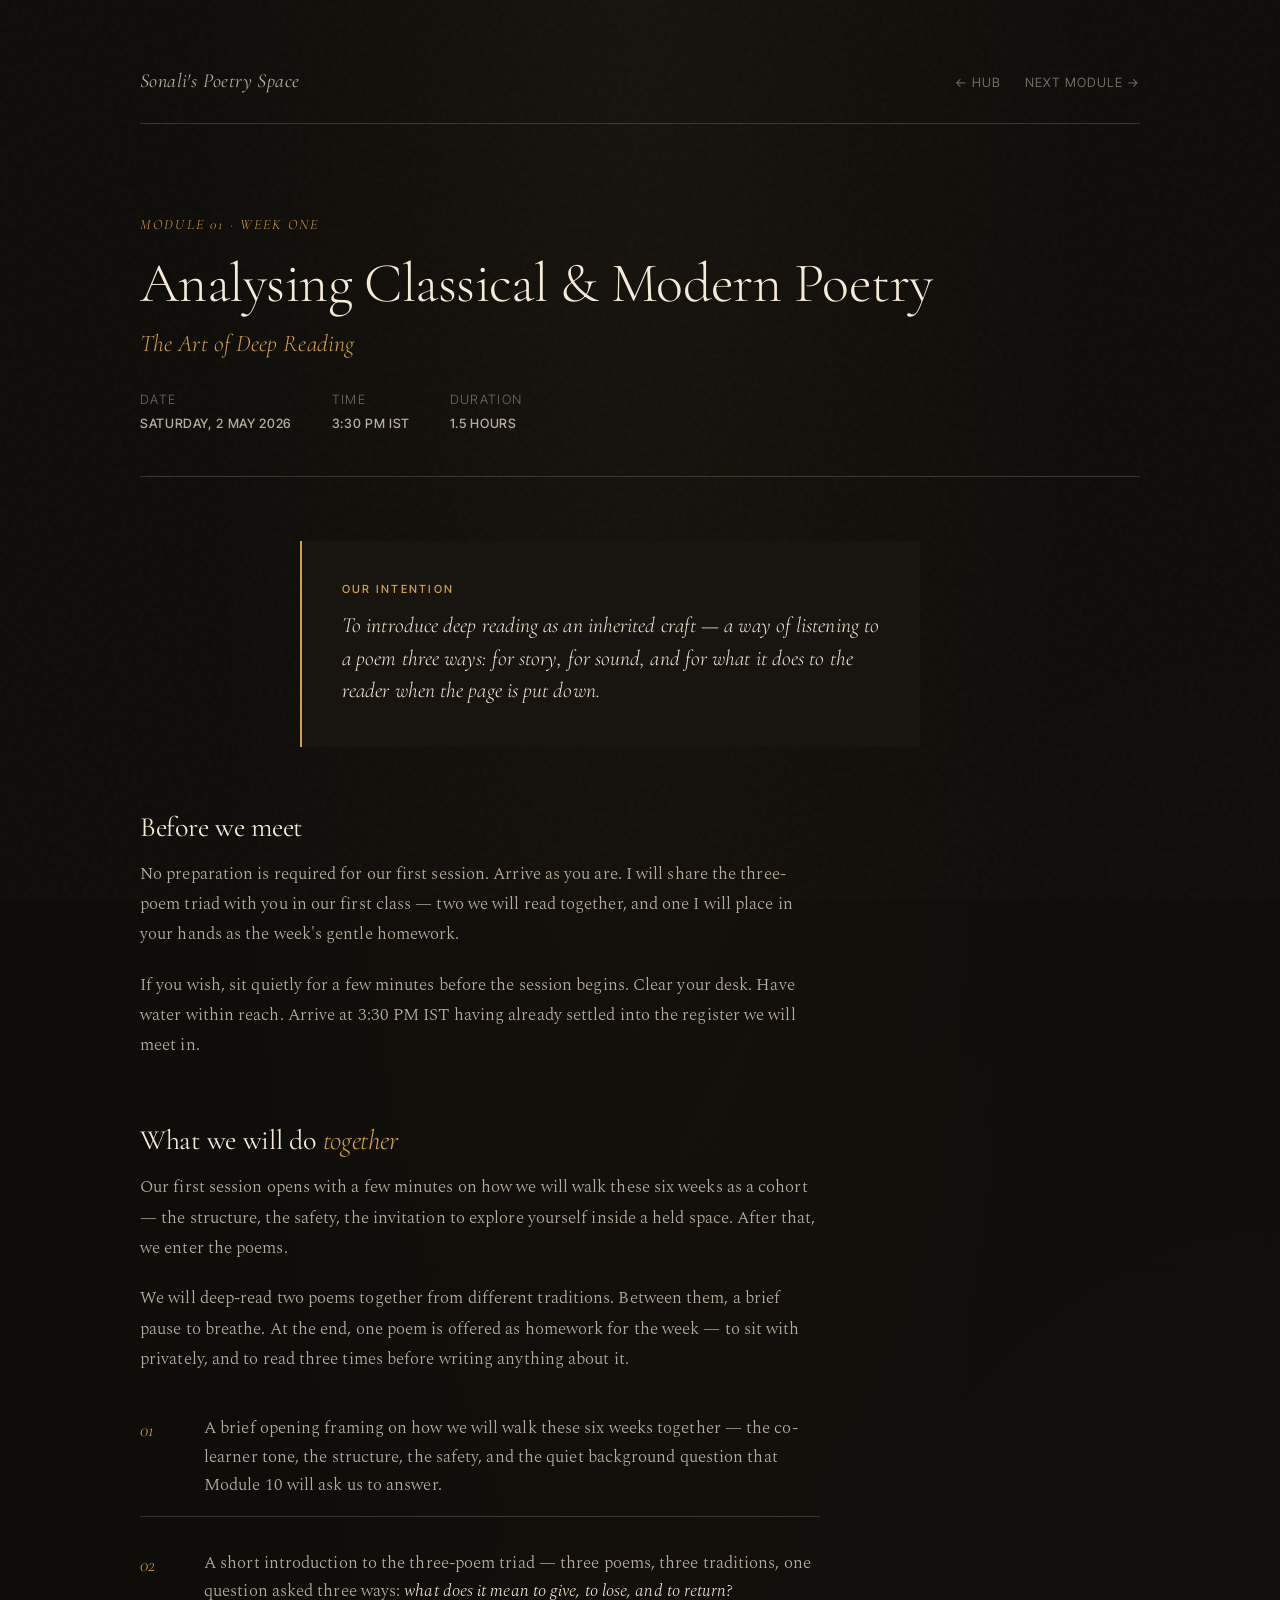
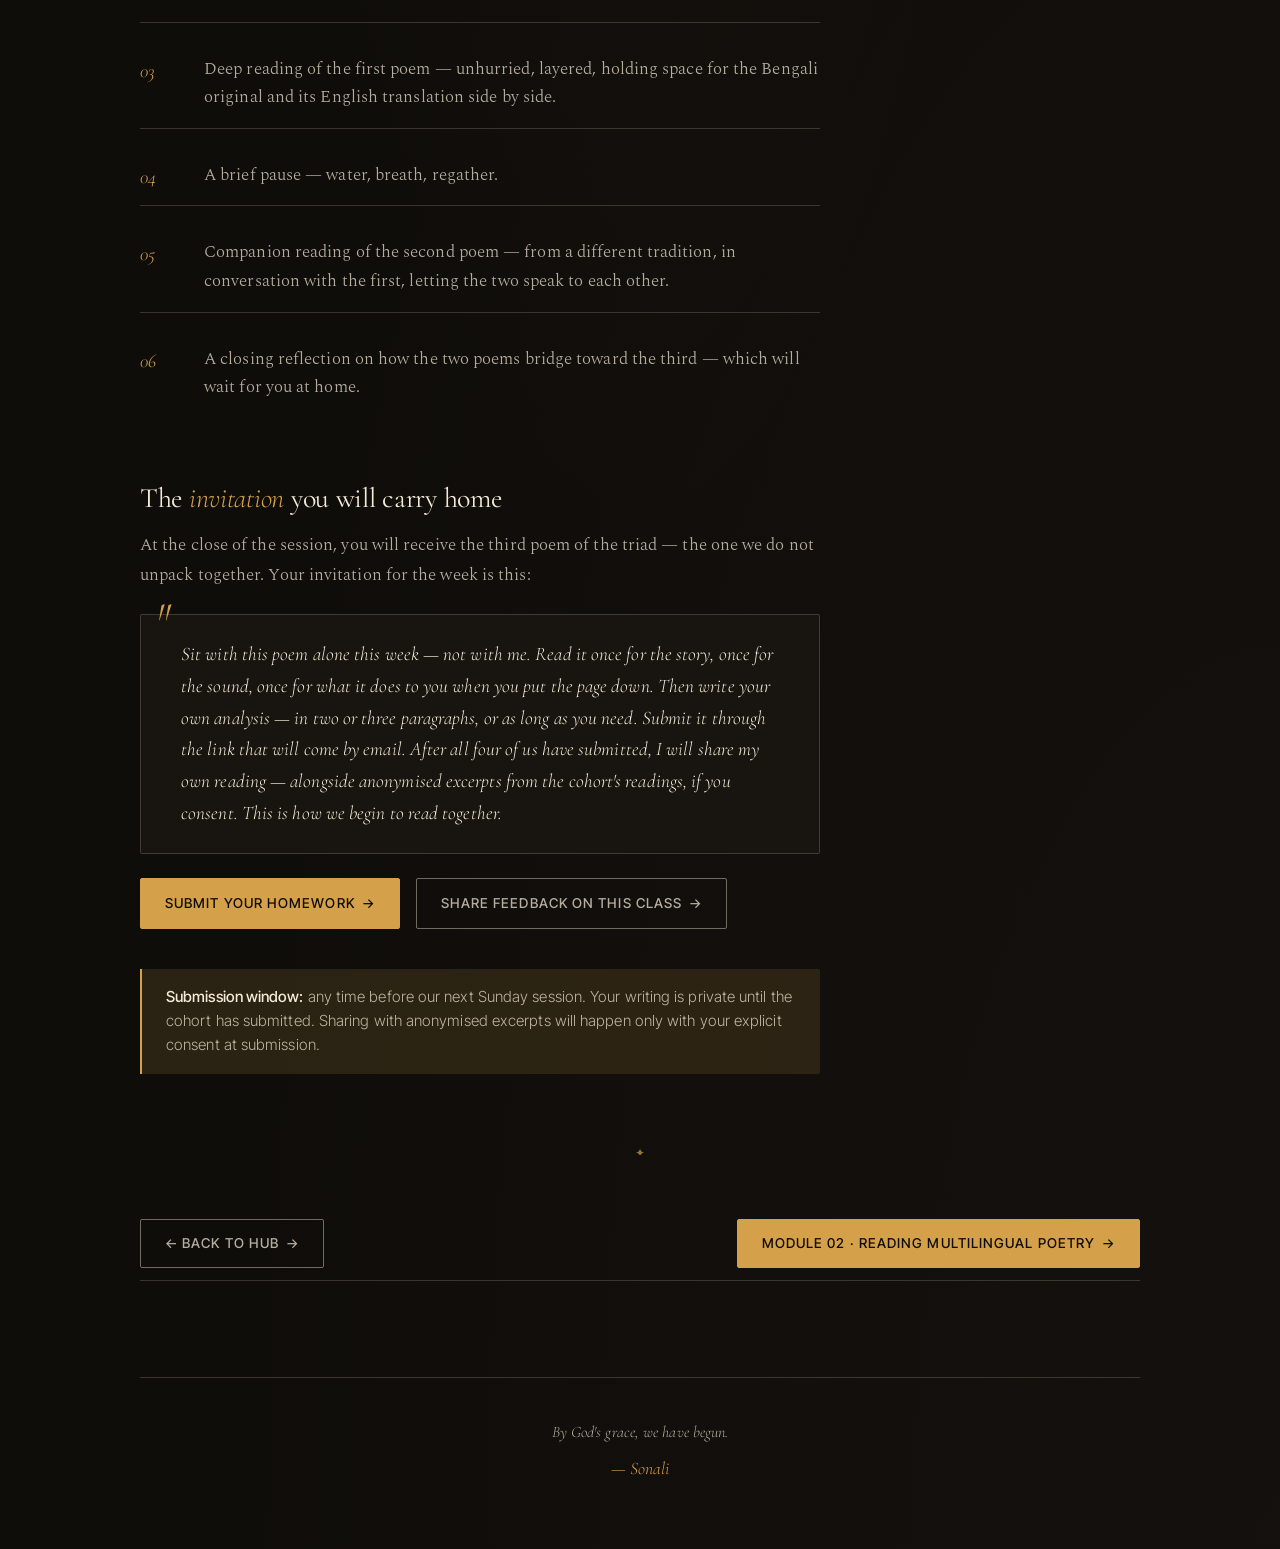
==== module-01.html @ ab96ab95 "Add files via upload" ====
<!DOCTYPE html>
<html lang="en">
<head>
<meta charset="UTF-8">
<meta name="viewport" content="width=device-width, initial-scale=1.0">
<meta name="robots" content="noindex, nofollow">
<title>Module 01 · The Art of Deep Reading · The Power of Poetry</title>
<link rel="stylesheet" href="styles.css">
<link rel="icon" href="data:image/svg+xml,%3Csvg xmlns='http://www.w3.org/2000/svg' viewBox='0 0 32 32'%3E%3Ctext x='16' y='22' text-anchor='middle' font-size='22' fill='%23d4a04a'%3E✦%3C/text%3E%3C/svg%3E">
</head>
<body>
<div class="page">
<div class="container">

<header class="masthead">
  <div class="masthead-title">
    <a href="index.html">Sonali's Poetry Space</a>
  </div>
  <nav class="masthead-nav">
    <a href="index.html">← Hub</a>
    <a href="module-02.html">Next module →</a>
  </nav>
</header>

<!-- HERO -->
<section class="module-hero reveal">
  <div class="module-hero-num">Module 01 · Week One</div>
  <h1 class="module-hero-title">Analysing Classical &amp; Modern Poetry</h1>
  <div class="module-hero-sub">The Art of Deep Reading</div>

  <div class="module-meta">
    <div class="module-meta-item">Date<strong>Saturday, 2 May 2026</strong></div>
    <div class="module-meta-item">Time<strong>3:30 PM IST</strong></div>
    <div class="module-meta-item">Duration<strong>1.5 hours</strong></div>
  </div>
</section>

<!-- INTENTION -->
<div class="container-text">
  <div class="intention">
    <span class="intention-label">Our intention</span>
    To introduce deep reading as an inherited craft — a way of listening to a poem three ways: for story, for sound, and for what it does to the reader when the page is put down.
  </div>
</div>

<!-- BEFORE WE MEET -->
<section class="module-section container-text">
  <h2 class="module-section-head">Before we meet</h2>
  <div class="module-section-body">
    <p>
      No preparation is required for our first session. Arrive as you are. I will share the three-poem triad with you in our first class — two we will read together, and one I will place in your hands as the week's gentle homework.
    </p>
    <p>
      If you wish, sit quietly for a few minutes before the session begins. Clear your desk. Have water within reach. Arrive at 3:30 PM IST having already settled into the register we will meet in.
    </p>
  </div>
</section>

<!-- WHAT WE WILL DO TOGETHER -->
<section class="module-section container-text">
  <h2 class="module-section-head">What we will do <em>together</em></h2>
  <div class="module-section-body">
    <p>
      Our first session opens with a few minutes on how we will walk these six weeks as a cohort — the structure, the safety, the invitation to explore yourself inside a held space. After that, we enter the poems.
    </p>
    <p>
      We will deep-read two poems together from different traditions. Between them, a brief pause to breathe. At the end, one poem is offered as homework for the week — to sit with privately, and to read three times before writing anything about it.
    </p>

    <ol class="pointer-list">
      <li>A brief opening framing on how we will walk these six weeks together — the co-learner tone, the structure, the safety, and the quiet background question that Module 10 will ask us to answer.</li>
      <li>A short introduction to the three-poem triad — three poems, three traditions, one question asked three ways: <em>what does it mean to give, to lose, and to return?</em></li>
      <li>Deep reading of the first poem — unhurried, layered, holding space for the Bengali original and its English translation side by side.</li>
      <li>A brief pause — water, breath, regather.</li>
      <li>Companion reading of the second poem — from a different tradition, in conversation with the first, letting the two speak to each other.</li>
      <li>A closing reflection on how the two poems bridge toward the third — which will wait for you at home.</li>
    </ol>
  </div>
</section>

<!-- HOMEWORK -->
<section class="module-section container-text">
  <h2 class="module-section-head">The <em>invitation</em> you will carry home</h2>
  <div class="module-section-body">
    <p>
      At the close of the session, you will receive the third poem of the triad — the one we do not unpack together. Your invitation for the week is this:
    </p>

    <div class="invitation">
      Sit with this poem alone this week — not with me. Read it once for the story, once for the sound, once for what it does to you when you put the page down. Then write your own analysis — in two or three paragraphs, or as long as you need. Submit it through the link that will come by email. After all four of us have submitted, I will share my own reading — alongside anonymised excerpts from the cohort's readings, if you consent. This is how we begin to read together.
    </div>

    <div class="cta-row">
      <a class="btn btn-primary" href="#" data-link="submit-hw1">Submit your homework</a>
      <a class="btn btn-ghost" href="#" data-link="feedback">Share feedback on this class</a>
    </div>

    <div class="note" style="margin-top: var(--space-xl);">
      <strong>Submission window:</strong> any time before our next Sunday session. Your writing is private until the cohort has submitted. Sharing with anonymised excerpts will happen only with your explicit consent at submission.
    </div>
  </div>
</section>

<hr class="rule-center">

<!-- NAVIGATION FOOTER -->
<nav class="section-head-inline" style="margin-top: var(--space-xxl);">
  <a class="btn btn-ghost" href="index.html">← Back to hub</a>
  <a class="btn btn-primary" href="module-02.html">Module 02 · Reading Multilingual Poetry</a>
</nav>

<footer class="page-foot">
  <p>By God's grace, we have begun.</p>
  <span class="signature">— Sonali</span>
</footer>

</div>
</div>

<script>
document.querySelectorAll('a[data-link]').forEach(a => {
  a.addEventListener('click', (e) => {
    if (a.getAttribute('href') === '#' || !a.getAttribute('href')) {
      e.preventDefault();
      const label = a.textContent.trim();
      alert(`This link will be activated before the workshop begins:\n\n"${label}"\n\nYou will receive it by email.`);
    }
  });
});
</script>

</body>
</html>
---- styles.css ----
/* ============================================
   The Power of Poetry — Cohort Hub
   Shared stylesheet
   Aesthetic: contemplative editorial, warm dark,
   serif-forward, generous whitespace
   ============================================ */

/* -- Typography imports -- */
@import url('https://fonts.googleapis.com/css2?family=Cormorant+Garamond:ital,wght@0,300;0,400;0,500;0,600;1,300;1,400;1,500&family=Spectral:ital,wght@0,300;0,400;0,500;0,600;1,300;1,400&family=Inter+Tight:wght@300;400;500;600&display=swap');

/* -- Design tokens -- */
:root {
  /* Colors — ink on aged paper, saffron accent */
  --ink-deepest: #0f0d0a;
  --ink-deep: #181410;
  --ink-mid: #211c17;
  --ink-raised: #2a241e;
  --parchment: #f5ebd8;
  --parchment-dim: #d9cdb7;
  --parchment-soft: rgba(245, 235, 216, 0.72);
  --parchment-faint: rgba(245, 235, 216, 0.42);
  --parchment-whisper: rgba(245, 235, 216, 0.18);
  --saffron: #d4a04a;
  --saffron-deep: #b88535;
  --saffron-soft: rgba(212, 160, 74, 0.14);
  --patron-rose: #c88a7f;
  --patron-rose-soft: rgba(200, 138, 127, 0.12);

  /* Typography */
  --font-display: 'Cormorant Garamond', 'Times New Roman', serif;
  --font-body: 'Spectral', 'Georgia', serif;
  --font-ui: 'Inter Tight', system-ui, sans-serif;

  /* Spacing rhythm */
  --space-xxs: 0.25rem;
  --space-xs: 0.5rem;
  --space-sm: 0.75rem;
  --space-md: 1rem;
  --space-lg: 1.5rem;
  --space-xl: 2.5rem;
  --space-xxl: 4rem;
  --space-xxxl: 6rem;

  /* Max widths */
  --max-text: 680px;
  --max-wide: 1000px;
  --max-reading: 620px;
}

/* -- Reset & base -- */
* { box-sizing: border-box; margin: 0; padding: 0; }

html { scroll-behavior: smooth; }

body {
  background: var(--ink-deepest);
  color: var(--parchment);
  font-family: var(--font-body);
  font-weight: 300;
  line-height: 1.75;
  font-size: 17px;
  letter-spacing: 0.005em;
  -webkit-font-smoothing: antialiased;
  min-height: 100vh;
  overflow-x: hidden;
  background-image:
    radial-gradient(ellipse at top, rgba(212, 160, 74, 0.04) 0%, transparent 50%),
    radial-gradient(ellipse at bottom right, rgba(200, 138, 127, 0.03) 0%, transparent 60%);
}

/* Subtle paper texture */
body::before {
  content: '';
  position: fixed;
  inset: 0;
  pointer-events: none;
  z-index: 1;
  opacity: 0.35;
  background-image: url("data:image/svg+xml,%3Csvg viewBox='0 0 200 200' xmlns='http://www.w3.org/2000/svg'%3E%3Cfilter id='n'%3E%3CfeTurbulence type='fractalNoise' baseFrequency='0.9' numOctaves='2' /%3E%3CfeColorMatrix values='0 0 0 0 0.95 0 0 0 0 0.92 0 0 0 0 0.85 0 0 0 0.06 0'/%3E%3C/filter%3E%3Crect width='100%25' height='100%25' filter='url(%23n)'/%3E%3C/svg%3E");
}

/* -- Typography -- */
h1, h2, h3, h4, h5, h6 {
  font-family: var(--font-display);
  font-weight: 400;
  letter-spacing: -0.01em;
  line-height: 1.15;
  color: var(--parchment);
}

p { color: var(--parchment-soft); }

.serif-italic {
  font-family: var(--font-display);
  font-style: italic;
  font-weight: 400;
}

em, i { font-style: italic; color: var(--parchment); }

/* -- Layout containers -- */
.page {
  position: relative;
  z-index: 2;
  min-height: 100vh;
  padding: var(--space-xxl) var(--space-lg);
}

.container {
  max-width: var(--max-wide);
  margin: 0 auto;
}

.container-text {
  max-width: var(--max-text);
  margin: 0 auto;
}

.container-reading {
  max-width: var(--max-reading);
  margin: 0 auto;
}

/* -- Header bar -- */
.masthead {
  border-bottom: 0.5px solid var(--parchment-whisper);
  padding-bottom: var(--space-lg);
  margin-bottom: var(--space-xxl);
  display: flex;
  justify-content: space-between;
  align-items: baseline;
  flex-wrap: wrap;
  gap: var(--space-sm);
}

.masthead-title {
  font-family: var(--font-display);
  font-style: italic;
  font-weight: 400;
  font-size: 1.25rem;
  color: var(--parchment-soft);
  letter-spacing: 0.02em;
}

.masthead-title a {
  color: inherit;
  text-decoration: none;
  transition: color 200ms ease;
}

.masthead-title a:hover { color: var(--saffron); }

.masthead-nav {
  display: flex;
  gap: var(--space-lg);
  font-family: var(--font-ui);
  font-size: 0.8rem;
  font-weight: 400;
  letter-spacing: 0.08em;
  text-transform: uppercase;
  color: var(--parchment-faint);
  flex-wrap: wrap;
}

@media (max-width: 520px) {
  .masthead-nav {
    gap: var(--space-md);
    font-size: 0.72rem;
  }
}

.masthead-nav a {
  color: inherit;
  text-decoration: none;
  transition: color 200ms ease;
  padding-bottom: 2px;
  border-bottom: 0.5px solid transparent;
}

.masthead-nav a:hover {
  color: var(--parchment);
  border-bottom-color: var(--saffron);
}

/* -- Eyebrow label -- */
.eyebrow {
  font-family: var(--font-ui);
  font-size: 0.75rem;
  font-weight: 500;
  letter-spacing: 0.18em;
  text-transform: uppercase;
  color: var(--saffron);
  margin-bottom: var(--space-sm);
  display: block;
}

.eyebrow-muted {
  color: var(--parchment-faint);
}

/* -- Headings scale -- */
.display {
  font-size: clamp(2.75rem, 6vw, 4.5rem);
  font-weight: 300;
  letter-spacing: -0.02em;
  line-height: 1.05;
}

.display em {
  font-style: italic;
  color: var(--saffron);
}

.h1 { font-size: clamp(2rem, 4vw, 2.75rem); font-weight: 400; }
.h2 { font-size: clamp(1.5rem, 3vw, 2rem); font-weight: 400; }
.h3 { font-size: 1.35rem; font-weight: 500; }
.h4 {
  font-family: var(--font-ui);
  font-size: 0.75rem;
  font-weight: 500;
  letter-spacing: 0.15em;
  text-transform: uppercase;
  color: var(--parchment-faint);
}

/* -- Body text -- */
.lede {
  font-family: var(--font-display);
  font-size: clamp(1.1rem, 1.5vw, 1.35rem);
  font-weight: 300;
  font-style: italic;
  line-height: 1.55;
  color: var(--parchment-soft);
  max-width: var(--max-reading);
}

.body-text {
  font-size: 1rem;
  line-height: 1.8;
  color: var(--parchment-soft);
}

.body-text p + p { margin-top: 1.2em; }

/* -- Horizontal rules -- */
.rule {
  border: 0;
  border-top: 0.5px solid var(--parchment-whisper);
  margin: var(--space-xxl) 0;
}

.rule-center {
  border: 0;
  text-align: center;
  height: 1em;
  margin: var(--space-xl) 0;
}

.rule-center::before {
  content: '✦';
  color: var(--saffron);
  font-size: 0.75rem;
  letter-spacing: 1em;
  padding-left: 1em;
  opacity: 0.7;
}

/* -- Cards / panels -- */
.panel {
  background: var(--ink-deep);
  border: 0.5px solid var(--parchment-whisper);
  border-radius: 2px;
  padding: var(--space-xl);
  transition: border-color 300ms ease, transform 300ms ease;
}

.panel:hover {
  border-color: var(--parchment-faint);
}

/* -- Module cards -- */
.modules-grid {
  display: grid;
  gap: var(--space-md);
  margin-top: var(--space-xl);
}

.module-card {
  display: block;
  padding: var(--space-lg) var(--space-xl);
  background: var(--ink-deep);
  border: 0.5px solid var(--parchment-whisper);
  border-radius: 2px;
  text-decoration: none;
  color: inherit;
  transition: all 300ms ease;
  position: relative;
}

.module-card:hover {
  border-color: var(--saffron);
  background: var(--ink-mid);
  transform: translateX(4px);
}

.module-card-grid {
  display: grid;
  grid-template-columns: auto 1fr auto;
  gap: var(--space-lg);
  align-items: center;
}

.module-num {
  font-family: var(--font-display);
  font-style: italic;
  font-size: 2.5rem;
  font-weight: 300;
  color: var(--saffron);
  line-height: 1;
  min-width: 2.2em;
}

.module-info { min-width: 0; }

.module-card-title {
  font-family: var(--font-display);
  font-size: 1.35rem;
  font-weight: 400;
  color: var(--parchment);
  line-height: 1.25;
  margin-bottom: var(--space-xxs);
}

.module-card-sub {
  font-family: var(--font-display);
  font-style: italic;
  font-size: 1rem;
  font-weight: 300;
  color: var(--parchment-faint);
  line-height: 1.4;
}

.module-card-date {
  font-family: var(--font-ui);
  font-size: 0.75rem;
  font-weight: 400;
  letter-spacing: 0.08em;
  text-transform: uppercase;
  color: var(--parchment-faint);
  text-align: right;
  white-space: nowrap;
}

.module-card-date strong {
  display: block;
  font-weight: 500;
  color: var(--parchment-soft);
  font-size: 0.85rem;
}

@media (max-width: 600px) {
  .module-card-grid {
    grid-template-columns: auto 1fr;
    gap: var(--space-md);
  }
  .module-card-date {
    grid-column: 1 / -1;
    text-align: left;
    padding-top: var(--space-xs);
    border-top: 0.5px solid var(--parchment-whisper);
    margin-top: var(--space-xs);
  }
  .module-num { font-size: 2rem; }
  .module-card-title { font-size: 1.15rem; }
}

/* -- Rest week marker -- */
.rest-marker {
  display: block;
  padding: var(--space-md) var(--space-xl);
  text-align: center;
  font-family: var(--font-display);
  font-style: italic;
  color: var(--parchment-faint);
  font-size: 1rem;
  border: 0.5px dashed var(--parchment-whisper);
  border-radius: 2px;
  background: transparent;
}

.rest-marker::before {
  content: '~ ';
  color: var(--saffron);
}
.rest-marker::after {
  content: ' ~';
  color: var(--saffron);
}

/* -- Section headers -- */
.section {
  margin-bottom: var(--space-xxl);
}

.section-head {
  margin-bottom: var(--space-xl);
}

.section-head-inline {
  display: flex;
  align-items: baseline;
  justify-content: space-between;
  flex-wrap: wrap;
  gap: var(--space-md);
  margin-bottom: var(--space-lg);
  padding-bottom: var(--space-sm);
  border-bottom: 0.5px solid var(--parchment-whisper);
}

.section-title {
  font-family: var(--font-display);
  font-size: 1.75rem;
  font-weight: 400;
  color: var(--parchment);
}

.section-title em {
  font-style: italic;
  color: var(--saffron);
}

/* -- Resource / link lists -- */
.link-list {
  list-style: none;
  display: grid;
  gap: var(--space-sm);
}

.link-list a {
  display: flex;
  justify-content: space-between;
  align-items: baseline;
  padding: var(--space-md) var(--space-lg);
  background: var(--ink-deep);
  border: 0.5px solid var(--parchment-whisper);
  border-radius: 2px;
  color: var(--parchment-soft);
  text-decoration: none;
  font-family: var(--font-ui);
  font-size: 0.95rem;
  transition: all 200ms ease;
}

.link-list a:hover {
  border-color: var(--saffron);
  color: var(--parchment);
  background: var(--ink-mid);
}

.link-list a::after {
  content: '→';
  color: var(--saffron);
  font-family: var(--font-ui);
  transition: transform 200ms ease;
}

.link-list a:hover::after {
  transform: translateX(3px);
}

/* -- Quote block -- */
.pullquote {
  font-family: var(--font-display);
  font-style: italic;
  font-weight: 300;
  font-size: clamp(1.35rem, 2.5vw, 1.75rem);
  line-height: 1.4;
  color: var(--parchment);
  text-align: center;
  padding: var(--space-xl) var(--space-md);
  max-width: var(--max-reading);
  margin: var(--space-xl) auto;
  position: relative;
}

.pullquote::before, .pullquote::after {
  content: '';
  display: block;
  width: 40px;
  height: 0.5px;
  background: var(--saffron);
  margin: var(--space-md) auto;
}

/* -- Footer -- */
.page-foot {
  margin-top: var(--space-xxxl);
  padding-top: var(--space-xl);
  border-top: 0.5px solid var(--parchment-whisper);
  font-family: var(--font-display);
  font-style: italic;
  font-weight: 300;
  color: var(--parchment-faint);
  text-align: center;
  font-size: 1rem;
}

.page-foot .signature {
  color: var(--saffron);
  font-size: 1.1rem;
  display: block;
  margin-top: var(--space-xs);
}

/* -- Patron layer styling -- */
.patron-layer {
  border: 0.5px solid var(--patron-rose);
  background: var(--patron-rose-soft);
  border-radius: 2px;
  padding: var(--space-lg) var(--space-xl);
  margin: var(--space-lg) 0;
  position: relative;
}

.patron-layer::before {
  content: '◆ Patron layer';
  position: absolute;
  top: -0.5em;
  left: var(--space-lg);
  background: var(--ink-deepest);
  padding: 0 0.75em;
  font-family: var(--font-ui);
  font-size: 0.7rem;
  font-weight: 500;
  letter-spacing: 0.15em;
  text-transform: uppercase;
  color: var(--patron-rose);
}

.patron-layer p { color: var(--parchment-soft); }

/* -- Module page specific -- */
.module-hero {
  padding: var(--space-lg) 0 var(--space-xl);
  border-bottom: 0.5px solid var(--parchment-whisper);
  margin-bottom: var(--space-xxl);
}

.module-hero-num {
  font-family: var(--font-display);
  font-style: italic;
  font-size: 0.9rem;
  letter-spacing: 0.15em;
  color: var(--saffron);
  text-transform: uppercase;
  margin-bottom: var(--space-md);
}

.module-hero-title {
  font-family: var(--font-display);
  font-size: clamp(2.25rem, 5vw, 3.5rem);
  font-weight: 300;
  line-height: 1.1;
  color: var(--parchment);
  margin-bottom: var(--space-xs);
}

.module-hero-sub {
  font-family: var(--font-display);
  font-style: italic;
  font-size: clamp(1.15rem, 2vw, 1.5rem);
  font-weight: 300;
  color: var(--saffron);
  margin-bottom: var(--space-lg);
}

.module-meta {
  display: flex;
  gap: var(--space-xl);
  flex-wrap: wrap;
  font-family: var(--font-ui);
  font-size: 0.8rem;
  letter-spacing: 0.1em;
  text-transform: uppercase;
  color: var(--parchment-faint);
}

.module-meta-item strong {
  display: block;
  color: var(--parchment-soft);
  font-weight: 500;
  margin-top: 2px;
  letter-spacing: 0.05em;
}

/* -- Intention block -- */
.intention {
  font-family: var(--font-display);
  font-style: italic;
  font-weight: 300;
  font-size: 1.35rem;
  line-height: 1.5;
  color: var(--parchment);
  padding: var(--space-xl);
  border-left: 2px solid var(--saffron);
  background: var(--ink-deep);
  margin: var(--space-xl) 0;
  max-width: var(--max-reading);
}

.intention-label {
  font-family: var(--font-ui);
  font-size: 0.7rem;
  font-weight: 500;
  letter-spacing: 0.2em;
  text-transform: uppercase;
  color: var(--saffron);
  display: block;
  margin-bottom: var(--space-sm);
  font-style: normal;
}

/* -- Content sections on module pages -- */
.module-section {
  margin: var(--space-xxl) 0;
  max-width: var(--max-text);
}

.module-section-head {
  font-family: var(--font-display);
  font-weight: 400;
  font-size: 1.75rem;
  color: var(--parchment);
  margin-bottom: var(--space-md);
}

.module-section-head em {
  font-style: italic;
  color: var(--saffron);
  font-weight: 300;
}

.module-section-body {
  font-size: 1.05rem;
  line-height: 1.8;
  color: var(--parchment-soft);
}

.module-section-body p + p { margin-top: 1.2em; }

.module-section-body strong {
  color: var(--parchment);
  font-weight: 500;
}

/* -- Pointer list (for "what you will do together" content) -- */
.pointer-list {
  list-style: none;
  counter-reset: pointer;
  display: grid;
  gap: var(--space-md);
  margin-top: var(--space-lg);
}

.pointer-list li {
  counter-increment: pointer;
  padding: var(--space-md) 0 var(--space-md) var(--space-xxl);
  position: relative;
  font-size: 1.05rem;
  line-height: 1.7;
  color: var(--parchment-soft);
  border-bottom: 0.5px solid var(--parchment-whisper);
}

.pointer-list li:last-child { border-bottom: none; }

.pointer-list li::before {
  content: counter(pointer, decimal-leading-zero);
  position: absolute;
  left: 0;
  top: var(--space-md);
  font-family: var(--font-display);
  font-style: italic;
  font-size: 1.2rem;
  color: var(--saffron);
  font-weight: 300;
}

/* -- Homework / invitation blockquote -- */
.invitation {
  font-family: var(--font-display);
  font-style: italic;
  font-weight: 300;
  font-size: 1.2rem;
  line-height: 1.65;
  color: var(--parchment);
  padding: var(--space-lg) var(--space-xl);
  background: var(--ink-deep);
  border: 0.5px solid var(--parchment-whisper);
  border-radius: 2px;
  margin: var(--space-lg) 0;
  position: relative;
}

.invitation::before {
  content: '"';
  position: absolute;
  top: -0.4em;
  left: 0.3em;
  font-size: 3rem;
  color: var(--saffron);
  font-family: var(--font-display);
  line-height: 1;
}

/* -- Call-to-action buttons -- */
.cta-row {
  display: flex;
  gap: var(--space-md);
  flex-wrap: wrap;
  margin-top: var(--space-lg);
}

.btn {
  display: inline-flex;
  align-items: center;
  gap: 0.5em;
  padding: var(--space-sm) var(--space-lg);
  font-family: var(--font-ui);
  font-size: 0.85rem;
  font-weight: 500;
  letter-spacing: 0.08em;
  text-transform: uppercase;
  text-decoration: none;
  border-radius: 2px;
  transition: all 200ms ease;
  cursor: pointer;
  border: 0.5px solid transparent;
}

.btn-primary {
  background: var(--saffron);
  color: var(--ink-deepest);
  border-color: var(--saffron);
}

.btn-primary:hover {
  background: var(--saffron-deep);
  border-color: var(--saffron-deep);
  transform: translateY(-1px);
}

.btn-ghost {
  background: transparent;
  color: var(--parchment-soft);
  border-color: var(--parchment-faint);
}

.btn-ghost:hover {
  color: var(--parchment);
  border-color: var(--saffron);
}

.btn::after {
  content: '→';
  transition: transform 200ms ease;
}

.btn:hover::after { transform: translateX(3px); }

/* -- Info / note block -- */
.note {
  padding: var(--space-md) var(--space-lg);
  background: var(--saffron-soft);
  border-left: 2px solid var(--saffron);
  border-radius: 0 2px 2px 0;
  font-size: 0.95rem;
  line-height: 1.6;
  color: var(--parchment-soft);
  margin: var(--space-lg) 0;
  font-family: var(--font-ui);
}

.note strong {
  color: var(--parchment);
  font-weight: 500;
}

/* -- Schedule list -- */
.schedule-list {
  list-style: none;
  display: grid;
  gap: var(--space-md);
  font-family: var(--font-ui);
  font-size: 0.95rem;
}

.schedule-item {
  display: grid;
  grid-template-columns: 100px 1fr;
  gap: var(--space-lg);
  padding: var(--space-md) 0;
  border-bottom: 0.5px solid var(--parchment-whisper);
  align-items: baseline;
}

.schedule-item:last-child { border-bottom: none; }

.schedule-week {
  font-family: var(--font-display);
  font-style: italic;
  color: var(--saffron);
  font-size: 1rem;
}

.schedule-sessions {
  color: var(--parchment-soft);
  line-height: 1.7;
}

.schedule-sessions em {
  font-family: var(--font-display);
  font-style: italic;
  color: var(--parchment-faint);
}

/* -- Opening framing -- */
.four-pillars {
  display: grid;
  gap: var(--space-lg);
  margin-top: var(--space-xl);
}

.pillar {
  padding: var(--space-lg) var(--space-xl);
  background: var(--ink-deep);
  border: 0.5px solid var(--parchment-whisper);
  border-radius: 2px;
}

.pillar-name {
  font-family: var(--font-display);
  font-style: italic;
  font-size: 1.5rem;
  color: var(--saffron);
  margin-bottom: var(--space-sm);
  font-weight: 400;
}

.pillar-body {
  font-size: 1rem;
  line-height: 1.75;
  color: var(--parchment-soft);
}

/* -- Reveal animation on scroll -- */
@keyframes reveal {
  from { opacity: 0; transform: translateY(8px); }
  to { opacity: 1; transform: translateY(0); }
}

.reveal {
  animation: reveal 800ms ease-out both;
}

.reveal-stagger > * {
  animation: reveal 700ms ease-out both;
  opacity: 0;
}

.reveal-stagger > *:nth-child(1) { animation-delay: 0ms; }
.reveal-stagger > *:nth-child(2) { animation-delay: 100ms; }
.reveal-stagger > *:nth-child(3) { animation-delay: 200ms; }
.reveal-stagger > *:nth-child(4) { animation-delay: 300ms; }
.reveal-stagger > *:nth-child(5) { animation-delay: 400ms; }
.reveal-stagger > *:nth-child(6) { animation-delay: 500ms; }
.reveal-stagger > *:nth-child(7) { animation-delay: 600ms; }
.reveal-stagger > *:nth-child(8) { animation-delay: 700ms; }
.reveal-stagger > *:nth-child(9) { animation-delay: 800ms; }
.reveal-stagger > *:nth-child(10) { animation-delay: 900ms; }

/* -- Focus states -- */
a:focus-visible, button:focus-visible {
  outline: 2px solid var(--saffron);
  outline-offset: 3px;
  border-radius: 2px;
}

/* -- Selection -- */
::selection {
  background: var(--saffron);
  color: var(--ink-deepest);
}

/* -- Scrollbar -- */
::-webkit-scrollbar { width: 10px; }
::-webkit-scrollbar-track { background: var(--ink-deepest); }
::-webkit-scrollbar-thumb {
  background: var(--ink-raised);
  border-radius: 5px;
}
::-webkit-scrollbar-thumb:hover { background: var(--saffron-deep); }

/* -- Print --*/
@media print {
  body { background: white; color: black; }
  body::before { display: none; }
  .masthead-nav { display: none; }
}
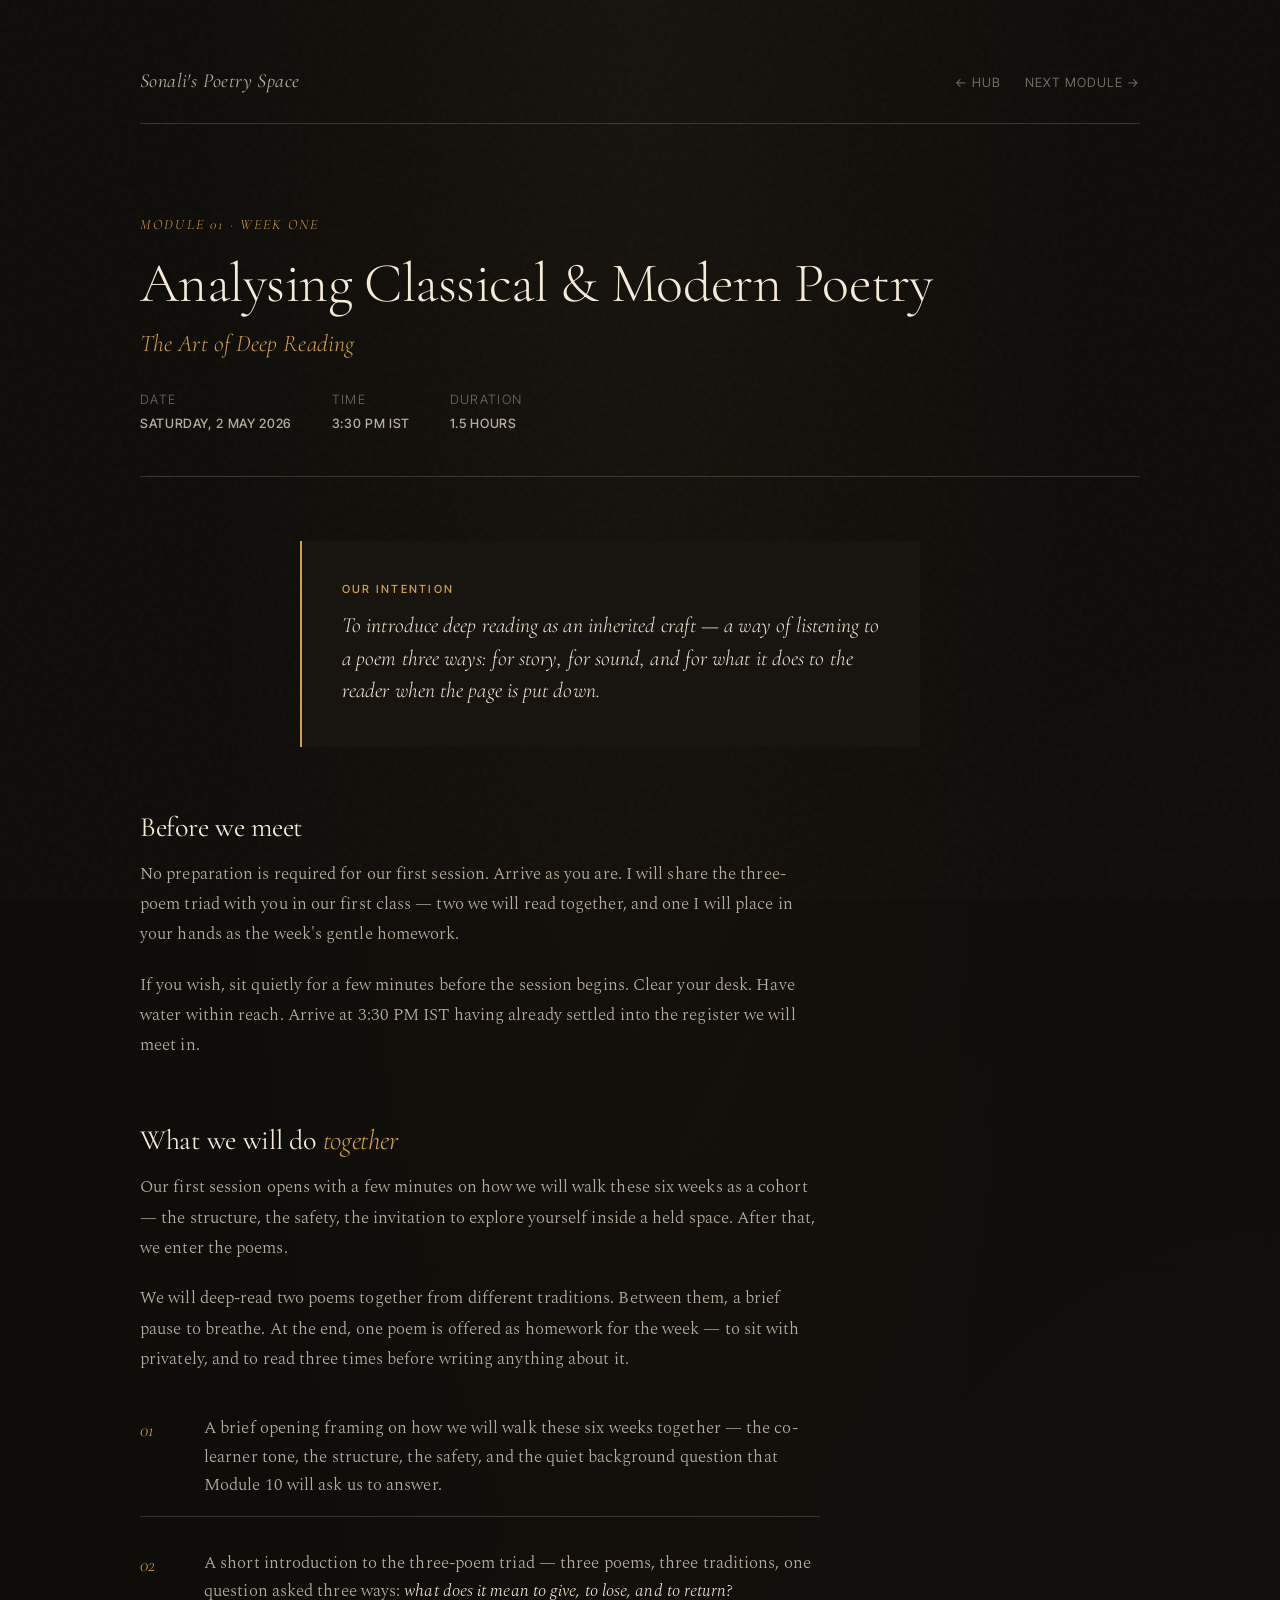
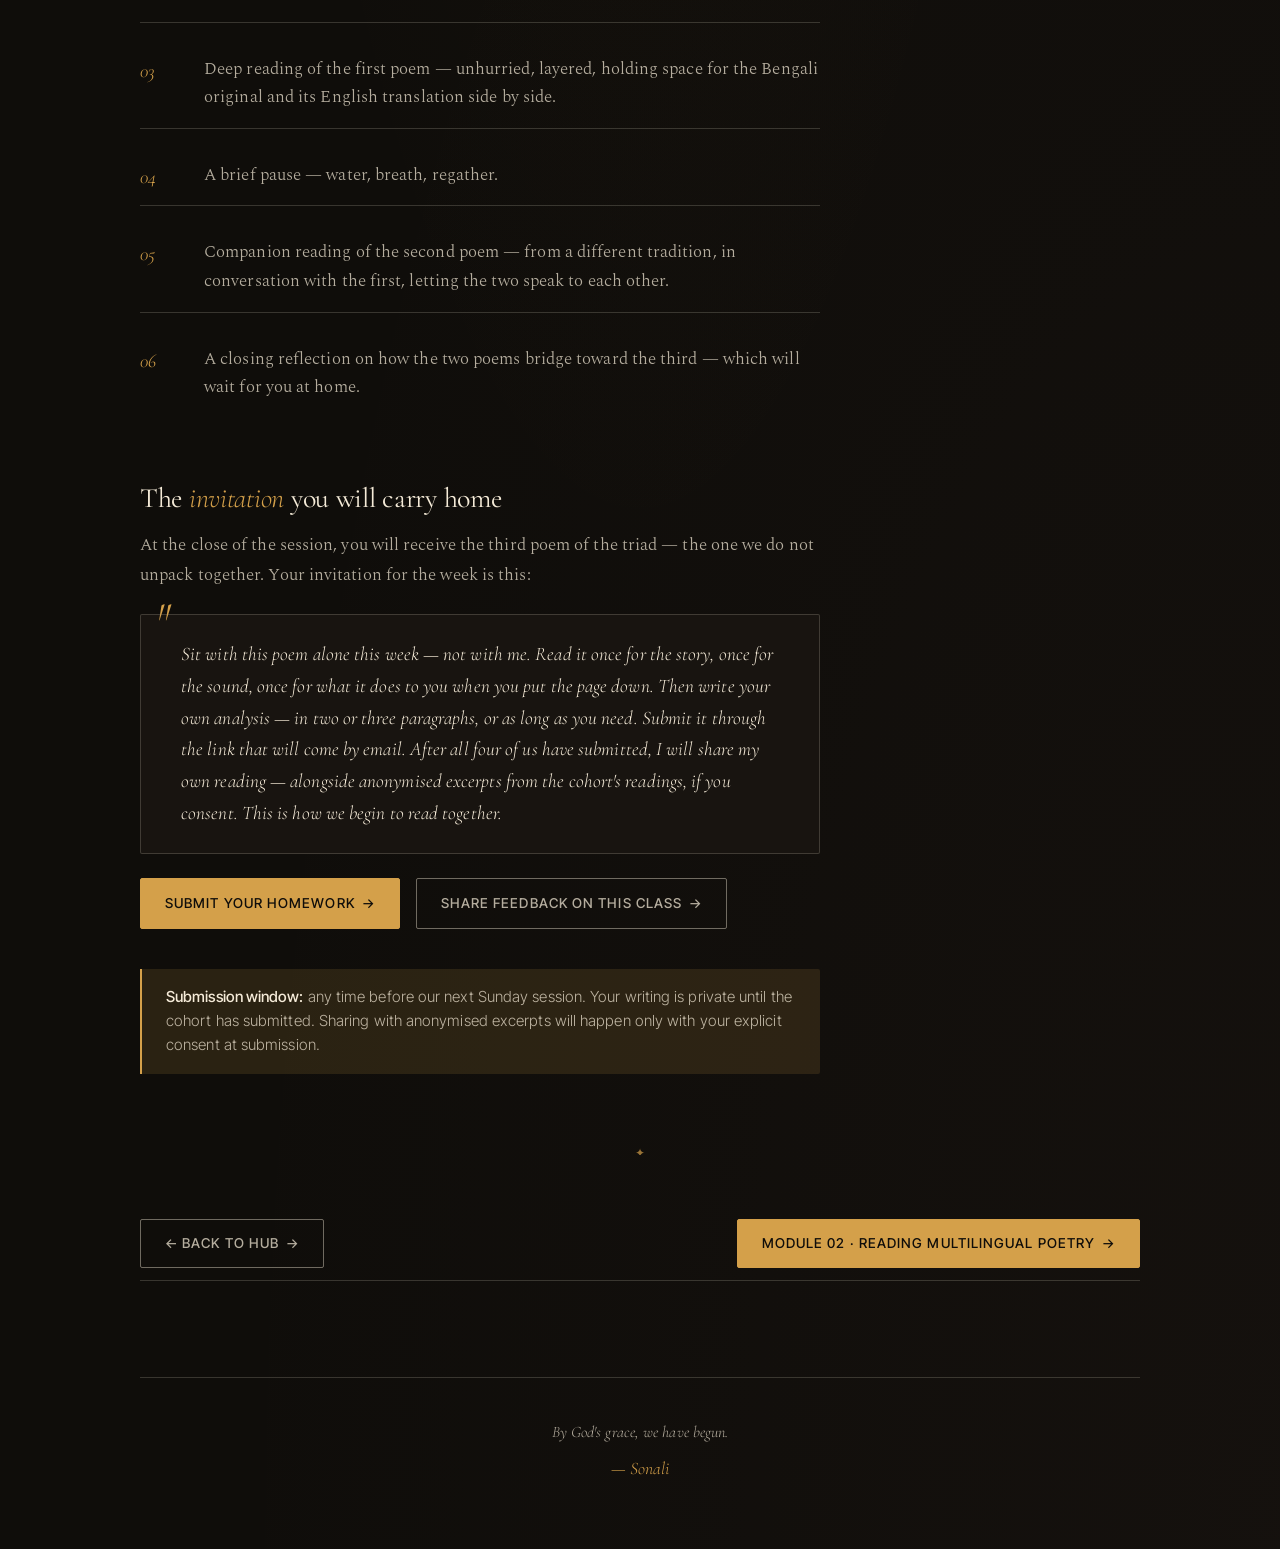
==== commit 08745a8e: "Homework form & Feedback form Add homework form link to all pages and Module 08 notebook submission " ====
--- a/module-01.html
+++ b/module-01.html
@@ -91,8 +91,8 @@
     </div>
 
     <div class="cta-row">
-      <a class="btn btn-primary" href="#" data-link="submit-hw1">Submit your homework</a>
-      <a class="btn btn-ghost" href="#" data-link="feedback">Share feedback on this class</a>
+      <a class="btn btn-primary" href="https://forms.gle/mpzhUbdwP5BqiY5R9" target="_blank" rel="noopener" data-link="submit-hw1">Submit your homework</a>
+      <a class="btn btn-ghost" href="https://forms.gle/HEZ4hkPr31FS3Dd99" target="_blank" rel="noopener" data-link="feedback">Share feedback on this class</a>
     </div>
 
     <div class="note" style="margin-top: var(--space-xl);">
